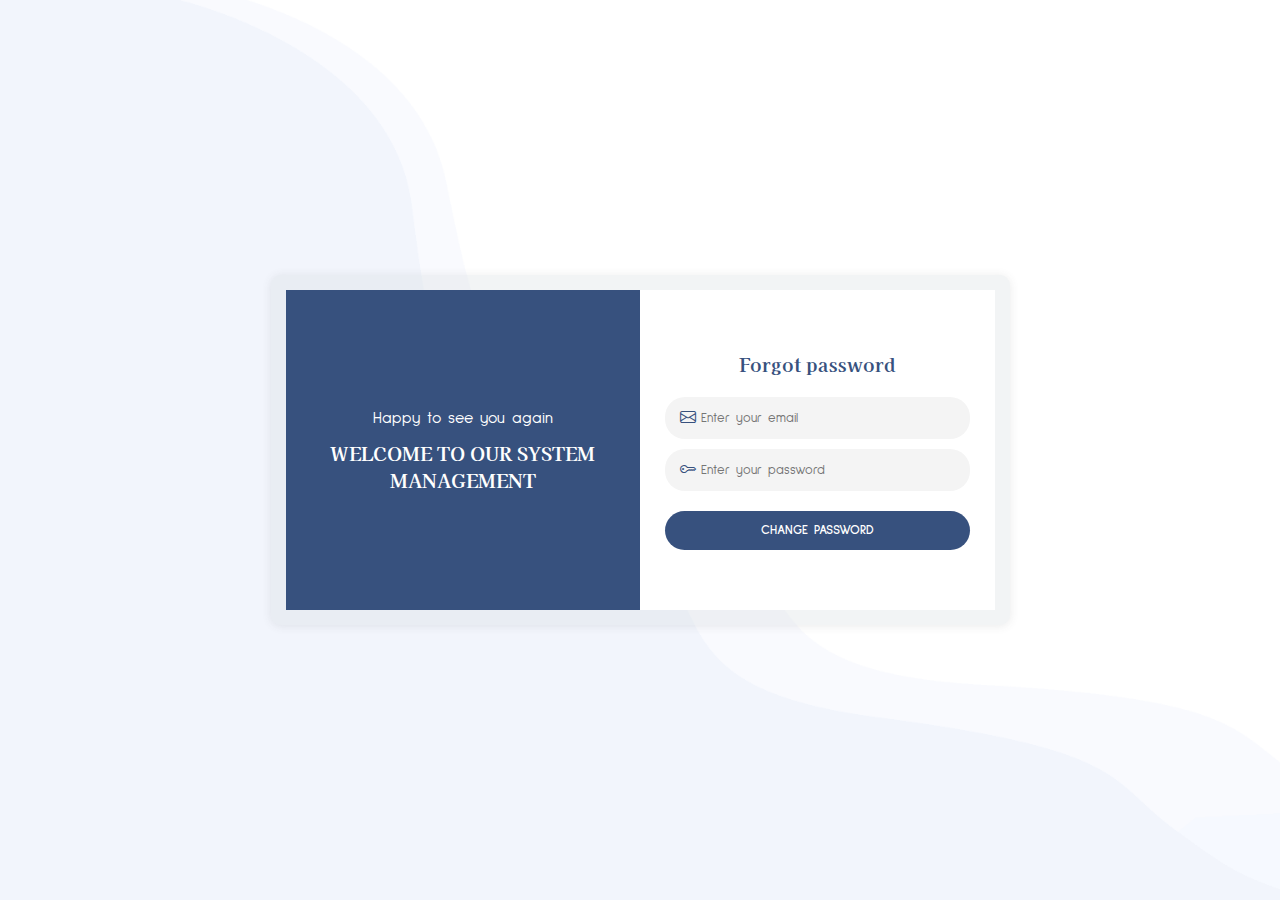
==== connexion/forgotpassword.html @ d303448f "add to my repository" ====
<!DOCTYPE html>
<html lang="en">

<head>
    <meta charset="UTF-8">
    <meta name="viewport" content="width=device-width, initial-scale=1.0">
    <link rel="shortcut icon" href="../asset/images/logo-court.jpg" type="image/x-icon">
    <title>Forgot password</title>

    <!-- styling css -->
    <link rel="stylesheet" href="../asset/css/style.css">

    <!-- icons -->
    <link rel="stylesheet" href="https://fonts.googleapis.com/css2?family=Material+Symbols+Outlined:opsz,wght,FILL,GRAD@20..48,100..700,0..1,-50..200" />
    <link href="https://cdn.jsdelivr.net/npm/bootstrap-icons@1.9.0/font/bootstrap-icons.css" rel="stylesheet">
    <link rel="stylesheet" href="https://cdnjs.cloudflare.com/ajax/libs/font-awesome/6.0.0-beta3/css/all.min.css">

    <!-- Font family -->
    <link href="https://fonts.googleapis.com/css2?family=Sulphur+Point:wght@300;400;700&display=swap" rel="stylesheet">
    <link href="https://fonts.googleapis.com/css2?family=Fredoka:wght@300..700&family=Kaisei+Tokumin&family=Manrope:wght@200..800&family=Onest:wght@100..900&display=swap" rel="stylesheet">
</head>

<body>

    <section class="login-section">
        <div class="login-content">
            <div class="container">
                <div class="login-text">
                    <p>Happy to see you again</p>
                    <h3>WELCOME TO OUR SYSTEM MANAGEMENT</h3>
                </div>
                <div class="login-form">
                    <h3>Forgot password</h3>
                    <form action="">
                        <div class="inputs">
                            <i class="bi bi-envelope"></i>
                            <input type="email" placeholder="Enter your email">
                        </div>
                        <div class="inputs">
                            <i class="bi bi-key"></i>
                            <input type="password" placeholder="Enter your password">
                        </div>
                        <div class="input-submit">
                            <input type="submit" value="Change password">
                        </div>
                    </form>
                </div>
            </div>
        </div>
    </section>

</body>

</html>
---- asset/css/style.css ----
/*--------------------------------------------------------------
# General
--------------------------------------------------------------*/

* {
    margin: 0;
    padding: 0;
    text-decoration: none;
    list-style-type: none;
    box-sizing: border-box;
}

h1,
h2,
h3,
h4,
h5,
h6 {
    font-family: "Kaisei Tokumin", serif;
}

html {
    overflow-x: hidden;
}

html,
body {
    margin: 0;
    padding: 0;
    height: 100%;
}

body {
    font-size: 16px;
    font-family: "Sulphur Point", sans-serif;
}


/* Header */

header {
    width: 100%;
    display: flex;
    position: fixed;
    padding: 15px 50px;
    align-items: center;
    justify-content: space-between;
}

header img {
    width: 150px;
    height: auto;
}

header .header-content {
    display: flex;
    align-items: center;
    gap: 25px;
    -webkit-column-gap: 25px;
}

header .header-content a {
    color: #37517e;
    transition-delay: 0.4s;
    transition: 0.8s ease-in-out;
}

header .header-content a:hover {
    color: #c6ac6f;
}

header .header-content .active {
    border-radius: 3px;
    transition-delay: 0.4s;
    transition: 0.8s ease-in-out;
    border-bottom: 1px solid #37517e;
}

header .header-content .active:hover {
    border-bottom: 1px solid #c6ac6f;
}

header .header-content .login {
    color: #fff;
    padding: 5px 15px;
    border-radius: 5px;
    transition-delay: 0.4s;
    transition: 0.8s ease-in-out;
    background-color: #37517e;
}

header .header-content .login:hover {
    color: #fff;
    background-color: #c6ac6f;
}

.social-icon a {
    display: inline-block;
    margin: 0 6px;
    text-decoration: none;
    color: #666;
    transition: color 0.3s ease-in-out;
}

.social-icon a .bi {
    filter: grayscale(100%);
    transition: filter 0.3s ease-in-out;
}

.social-icon a.facebook:hover .bi {
    filter: grayscale(0%);
    color: #1877F2;
}

.social-icon a.instagram:hover .bi {
    filter: grayscale(0%);
    color: #E1306C;
}

.social-icon a.linkedin:hover .bi {
    filter: grayscale(0%);
    color: #0A66C2;
}

.social-icon a.youtube:hover .bi {
    filter: grayscale(0%);
    color: #FF0000;
}


/* Section */

section {
    width: 100%;
    height: 100vh;
    display: flex;
    text-align: center;
    align-items: center;
    justify-content: center;
    background: url(../images/hero-bg.png) top center no-repeat;
    background-size: cover;
}

section .text-box h2 {
    color: #37517e;
}

section .text-box p {
    width: 60%;
    margin: auto;
    margin-top: 20px;
    margin-bottom: 20px;
}

section .text-box .login {
    color: #fff;
    padding: 10px 15px;
    border-radius: 5px;
    transition-delay: 0.4s;
    transition: 0.8s ease-in-out;
    background-color: #37517e;
}

section .text-box .login:hover {
    background-color: #c6ac6f;
}


/*--------------------------------------------------------------
# Login page
--------------------------------------------------------------*/

.login-section {
    width: 100%;
    height: 100vh;
    display: flex;
    align-items: center;
    justify-content: center;
    background-image: url('../images/hero-bg.png')top center no-repeat;
    background-size: cover;
}

.login-section .login-content {
    padding: 15px;
    border-radius: 10px;
    background-color: #d4dbdf4e;
    box-shadow: 0px 1px 10px rgba(73, 73, 73, 0.114);
}

.login-section .container {
    display: grid;
    grid-template-columns: 50% auto;
}

.login-section .login-text {
    display: flex;
    gap: 10px;
    color: #fff;
    padding: 20px 20px;
    align-items: center;
    justify-content: center;
    flex-direction: column;
    background-color: #37517e;
}

.login-section .login-form {
    padding: 60px 25px;
    background-color: #fff;
}

.login-section .login-form h3 {
    color: #37517e;
    margin-bottom: 20px;
}

.login-section .login-form .inputs {
    display: flex;
    gap: 5px;
    margin-top: 10px;
    padding: 10px 15px;
    align-items: center;
    border-radius: 20px;
    -webkit-column-gap: 5px;
    background-color: #f4f4f4;
}

.login-section .login-form .inputs i {
    color: #37517e;
}

.login-section .login-form .input-submit {
    margin-top: 20px;
}

.login-section .login-form .input-submit input {
    width: 100%;
    color: #fff;
    font-weight: 700;
    padding: 10px 15px;
    border-radius: 20px;
    text-transform: uppercase;
    background-color: #37517e;
}

.login-section .login-form input {
    border: none;
    outline: none;
    background: unset;
    font-family: "Sulphur Point", sans-serif;
}

.login-section .forgot-password {
    display: flex;
    margin-top: 10px;
    justify-content: flex-end;
}

.login-section .forgot-password a {
    color: #37517e;
    font-size: 14px;
}

.login-section .create-account {
    display: flex;
    gap: 4px;
    font-size: 14px;
    margin-top: 20px;
    justify-content: center;
    -webkit-column-gap: 4px;
}

.login-section .create-account a {
    color: #37517e;
}


/* Footer */

footer {
    width: 100%;
    position: fixed;
    bottom: 0;
    color: #fff;
    text-align: center;
    padding: 20px 0px;
    font-size: 14px;
    background-color: #37517e;
}

footer a {
    color: #d2d2d2;
}
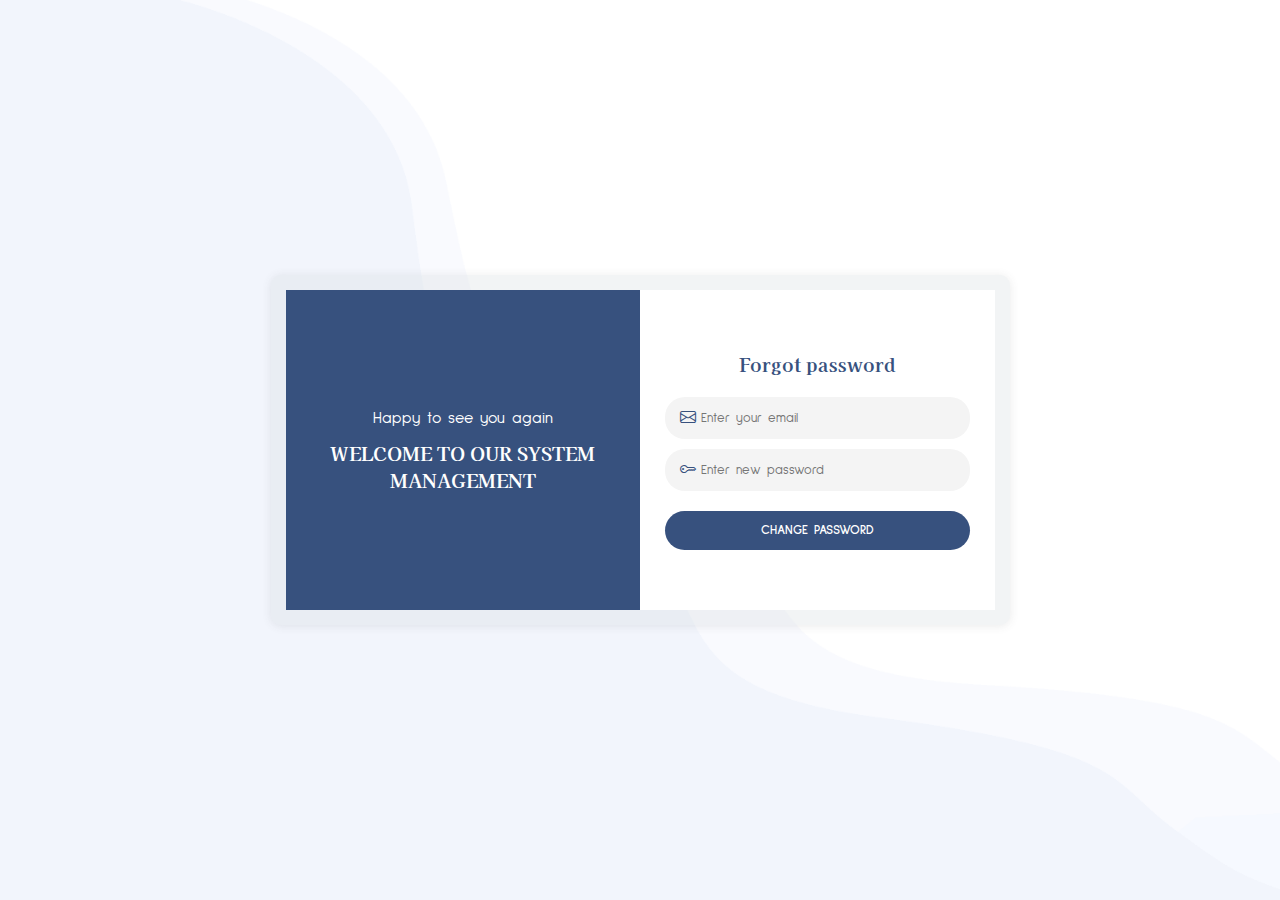
==== commit 7ba24888: "add to my repository" ====
--- a/connexion/forgotpassword.html
+++ b/connexion/forgotpassword.html
@@ -38,7 +38,7 @@
                         </div>
                         <div class="inputs">
                             <i class="bi bi-key"></i>
-                            <input type="password" placeholder="Enter your password">
+                            <input type="password" placeholder="Enter new password">
                         </div>
                         <div class="input-submit">
                             <input type="submit" value="Change password">
